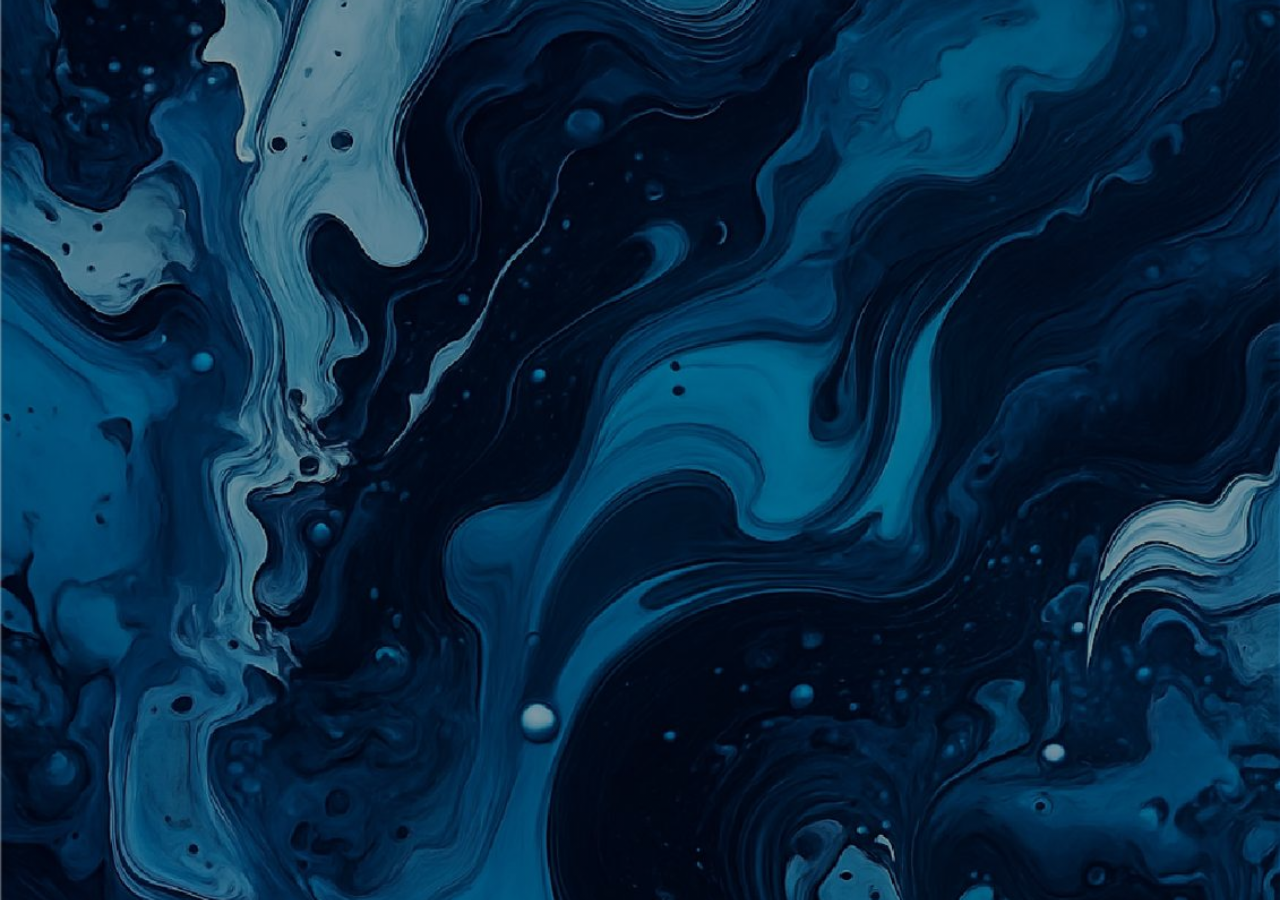
==== index.html @ 7fee6243 "Prepare site for GitHub Pages: landing, styles, scripts, README, .nojekyll" ====
<!DOCTYPE html>
<html lang="pt-pt">
<head>
        <meta charset="utf-8">
        <meta name="bluelava-redeploy" content="2026-03-18T23:45:00Z">
        <meta name="viewport" content="width=device-width,initial-scale=1">
        <title>BlueLava Community</title>
        <link rel="stylesheet" href="https://cdnjs.cloudflare.com/ajax/libs/font-awesome/6.4.0/css/all.min.css">
        <link href="https://fonts.googleapis.com/css2?family=Inter:wght@300;400;500;600;700;800&family=Patrick+Hand&display=swap" rel="stylesheet">
        <style>
                :root{--primary:#4A90E2;--bg:#f4f7f6;--white:#fff;--text:#333}
                html,body{margin:0;color:var(--text);font-family:'Inter',system-ui,-apple-system,'Segoe UI',Roboto,Arial,sans-serif;line-height:1.6;-webkit-font-smoothing:antialiased;background-color:#0b1f3d;background-image:linear-gradient(rgba(0,0,0,.35),rgba(0,0,0,.35)),url('assets/images/background-fixed.jpg'),url('assets/images/background website.jpeg');background-repeat:no-repeat,no-repeat,no-repeat;background-position:center center,center center,center center;background-size:cover,cover,cover;background-attachment:fixed,fixed,fixed}
                               .top-banner{background:linear-gradient(180deg,#000f2a,#2b4cb8);color:#fff;padding:14px 16px}
                                                                    .top-banner-inner{max-width:1100px;margin:0 auto;display:flex;align-items:center;justify-content:center;gap:18px;flex-wrap:wrap}
                        .news-feed{background:#ff6f3d;color:#fff;padding:10px 0;overflow:hidden;white-space:nowrap;position:relative}
                        .news-feed-track{display:inline-flex;align-items:center;gap:28px;min-width:max-content;padding:0 16px;animation:newsTicker 90s linear infinite;will-change:transform}
                        .news-feed:hover .news-feed-track{animation-play-state:paused}
                        .news-tip{font-size:.94rem;font-weight:600}
                        @keyframes newsTicker{0%{transform:translateX(100%)}100%{transform:translateX(-100%)}}
                                .banner-title{font-weight:700;font-size:1.05rem;font-family:'Inter',sans-serif}
                                                                                 .social-btn{display:inline-flex;align-items:center;justify-content:center;width:38px;height:38px;border-radius:999px;background:#000;color:#fff;text-decoration:none;box-shadow:0 4px 10px rgba(0,0,0,.28);transition:transform .15s ease,opacity .15s ease}
                .social-btn:hover{transform:translateY(-1px);opacity:.92}
                .social-btn i{font-size:18px}
                .hero{min-height:100vh;display:flex;align-items:center;justify-content:center;background:transparent;color:#fff;text-align:center;padding:24px}
                .hero-logo{display:block;max-width:160px;width:100%;height:auto;margin:0 auto 14px}
                .hero-title{font-family:'Patrick Hand',cursive;font-size:1.6rem;margin:0 0 8px;font-weight:400}
                .hero-headline{font-family:'Inter',sans-serif;font-weight:700;font-size:2.4rem;margin:0 0 12px;line-height:1.08}
                <!doctype html>
                <html lang="pt-PT">
                <head>
                  <meta charset="utf-8">
                  <meta name="viewport" content="width=device-width,initial-scale=1">
                  <title>Blue Lava Comunidade</title>
                  <meta name="description" content="Blue Lava Comunidade — A community for vision, growth, and connection.">
                  <link rel="stylesheet" href="/style.css">
                  <link rel="preconnect" href="https://fonts.googleapis.com">
                  <link rel="preconnect" href="https://fonts.gstatic.com" crossorigin>
                  <link href="https://fonts.googleapis.com/css2?family=Inter:wght@300;400;600;700&display=swap" rel="stylesheet">
                </head>
                <body>
                  <header class="site-header">
                    <div class="container nav-row">
                      <a class="brand" href="#">
                        <img src="assets/images/logo.png" alt="Blue Lava Comunidade logo" class="logo">
                        <span class="brand-name">Blue Lava Comunidade</span>
                      </a>
                      <button id="navToggle" class="nav-toggle" aria-expanded="false" aria-label="Abrir navegação">☰</button>
                      <nav class="site-nav" id="siteNav" aria-label="Main navigation">
                        <a href="#home">Home</a>
                        <a href="#about">About</a>
                        <a href="#community">Community</a>
                        <a href="#contact">Contact</a>
                      </nav>
                      <div class="nav-actions">
                        <a class="btn btn-outline" href="#" id="visitBtn">Visit Blue Lava</a>
                        <a class="btn btn-primary" href="#" id="joinBtn">Join the Community</a>
                      </div>
                    </div>
                  </header>

                  <main>
                    <section id="home" class="hero">
                      <div class="container hero-inner">
                        <div class="hero-copy">
                          <h1 class="hero-title">Blue Lava Comunidade</h1>
                          <p class="hero-sub">A community for vision, growth, and connection.</p>
                          <div class="hero-cta">
                            <a class="btn btn-primary large" href="#" aria-label="Join the Community">Join the Community</a>
                            <a class="btn btn-outline large" href="#" aria-label="Visit Blue Lava">Visit Blue Lava</a>
                          </div>
                        </div>
                        <div class="hero-media" aria-hidden>
                          <img src="assets/images/hero-illustration.png" alt="" class="hero-graphic">
                        </div>
                      </div>
                    </section>

                    <section id="about" class="section about">
                      <div class="container">
                        <h2>About</h2>
                        <p class="lead">Blue Lava Comunidade is a calm, modern space for sharing, learning and mutual support around mental health and neurodiversity. We focus on human connection, practical resources and compassionate conversations.</p>
                      </div>
                    </section>

                    <section id="community" class="section community">
                      <div class="container">
                        <h2>Community</h2>
                        <p>Join our groups and channels to connect with others, share your story, and find helpful resources. (Links are placeholders and can be updated in the code.)</p>
                        <div class="links">
                          <a href="#" class="social">Instagram</a>
                          <a href="#" class="social">Telegram</a>
                          <a href="#" class="social">WhatsApp</a>
                        </div>
                      </div>
                    </section>

                    <section id="contact" class="section cta">
                      <div class="container">
                        <h2>Stay connected</h2>
                        <p>Want to help or learn more? Get in touch or join the community.</p>
                        <div class="hero-cta">
                          <a class="btn btn-primary" href="#">Join the Community</a>
                        </div>
                      </div>
                    </section>
                  </main>

                  <footer class="site-footer">
                    <div class="container footer-grid">
                      <div>
                        <strong>Blue Lava Comunidade</strong>
                        <p class="muted">Minimal, modern, calm. Built for GitHub Pages.</p>
                      </div>
                      <div>
                        <strong>Quick tips</strong>
                        <ul>
                          <li>If you feel panic: try slow breathing (4 in / 6 out).</li>
                          <li>Use grounding: 5-4-3-2-1 technique to return to present.</li>
                          <li>Emergency: call 112 or SNS 24 (808 24 24 24).</li>
                        </ul>
                      </div>
                      <div>
                        <strong>Links</strong>
                        <ul>
                          <li><a href="#">Home</a></li>
                          <li><a href="#about">About</a></li>
                          <li><a href="#community">Community</a></li>
                        </ul>
                      </div>
                    </div>
                    <div class="container copyright">© <span id="year"></span> Blue Lava Comunidade</div>
                  </footer>

                  <script src="/script.js"></script>
                </body>
                </html>
                        document.querySelectorAll('.site-nav a').forEach(a => {
---- style.css ----
/*
  style.css — Minimal, readable, mobile-first styles
  Dark, premium, calm aesthetic. Easy to edit.
*/

:root{
  --bg:#071029; /* deep navy */
  --card:#0f1a2b;
  --muted:#97a6b8;
  --accent:#60a5ff; /* soft blue */
  --white:#ffffff;
  --radius:12px;
}

html,body{height:100%;margin:0;font-family:Inter,system-ui,-apple-system,"Segoe UI",Roboto,Arial,sans-serif;background:var(--bg);color:var(--white);-webkit-font-smoothing:antialiased}
.container{max-width:1100px;padding:20px;margin:0 auto}

/* Header */
.site-header{position:sticky;top:0;backdrop-filter:blur(6px);background:linear-gradient(180deg,rgba(2,6,23,0.6),rgba(2,6,23,0.45));border-bottom:1px solid rgba(255,255,255,0.03);z-index:50}
.nav-row{display:flex;align-items:center;gap:16px;justify-content:space-between}
.brand{display:flex;align-items:center;gap:12px;text-decoration:none;color:var(--white)}
.logo{height:44px;width:auto;display:block}
.brand-name{font-weight:700}
.nav-toggle{display:none;background:transparent;border:1px solid rgba(255,255,255,0.06);color:var(--white);padding:8px 12px;border-radius:8px}
.site-nav{display:flex;gap:12px;align-items:center}
.site-nav a{color:var(--muted);text-decoration:none;padding:8px 10px;border-radius:8px;transition:all .15s ease}
.site-nav a:hover{color:var(--white);background:rgba(255,255,255,0.02);transform:translateY(-2px)}
.nav-actions{display:flex;gap:10px;align-items:center}

/* Buttons */
.btn{display:inline-block;padding:10px 16px;border-radius:999px;text-decoration:none;font-weight:700;transition:transform .12s ease,box-shadow .12s ease}
.btn:hover{transform:translateY(-2px)}
.btn-primary{background:linear-gradient(180deg,var(--accent),#3b82f6);color:var(--white);box-shadow:0 6px 18px rgba(59,130,246,0.12)}
.btn-outline{border:1px solid rgba(255,255,255,0.06);color:var(--white);background:transparent}
.large{padding:12px 20px}

/* Hero */
.hero{padding:80px 0 48px}
.hero-inner{display:flex;gap:32px;align-items:center;flex-direction:column-reverse}
.hero-copy{text-align:center}
.hero-title{font-size:2rem;margin:0 0 8px;font-weight:700}
.hero-sub{color:var(--muted);margin:0 0 18px}
.hero-graphic{width:280px;max-width:48vw;border-radius:12px;filter:drop-shadow(0 20px 40px rgba(2,6,23,0.6))}

/* Sections */
.section{padding:48px 0}
.about .lead{color:var(--muted);max-width:760px}
.community .links{display:flex;gap:12px;flex-wrap:wrap;margin-top:12px}
.social{display:inline-block;padding:10px 14px;border-radius:999px;background:rgba(255,255,255,0.02);color:var(--white);text-decoration:none}

/* Footer */
.site-footer{border-top:1px solid rgba(255,255,255,0.03);padding:28px 0;margin-top:36px}
.footer-grid{display:grid;grid-template-columns:1fr;gap:16px}
.footer-grid ul{list-style:none;padding:0;margin:8px 0 0;color:var(--muted)}
.muted{color:var(--muted)}
.copyright{padding-top:18px;color:var(--muted);font-size:0.9rem}

/* Responsive */
@media(min-width:900px){
  .hero-inner{flex-direction:row}
  .site-nav{display:flex}
  .nav-toggle{display:none}
  .footer-grid{grid-template-columns:1fr 1fr 1fr}
}

@media(max-width:899px){
  .site-nav{display:none}
  .nav-toggle{display:inline-flex}
}

/* Small accessibility helpers */
a:focus{outline:2px solid rgba(96,165,255,0.24);outline-offset:3px}

/* Keep styles minimal and easy to edit for beginners */
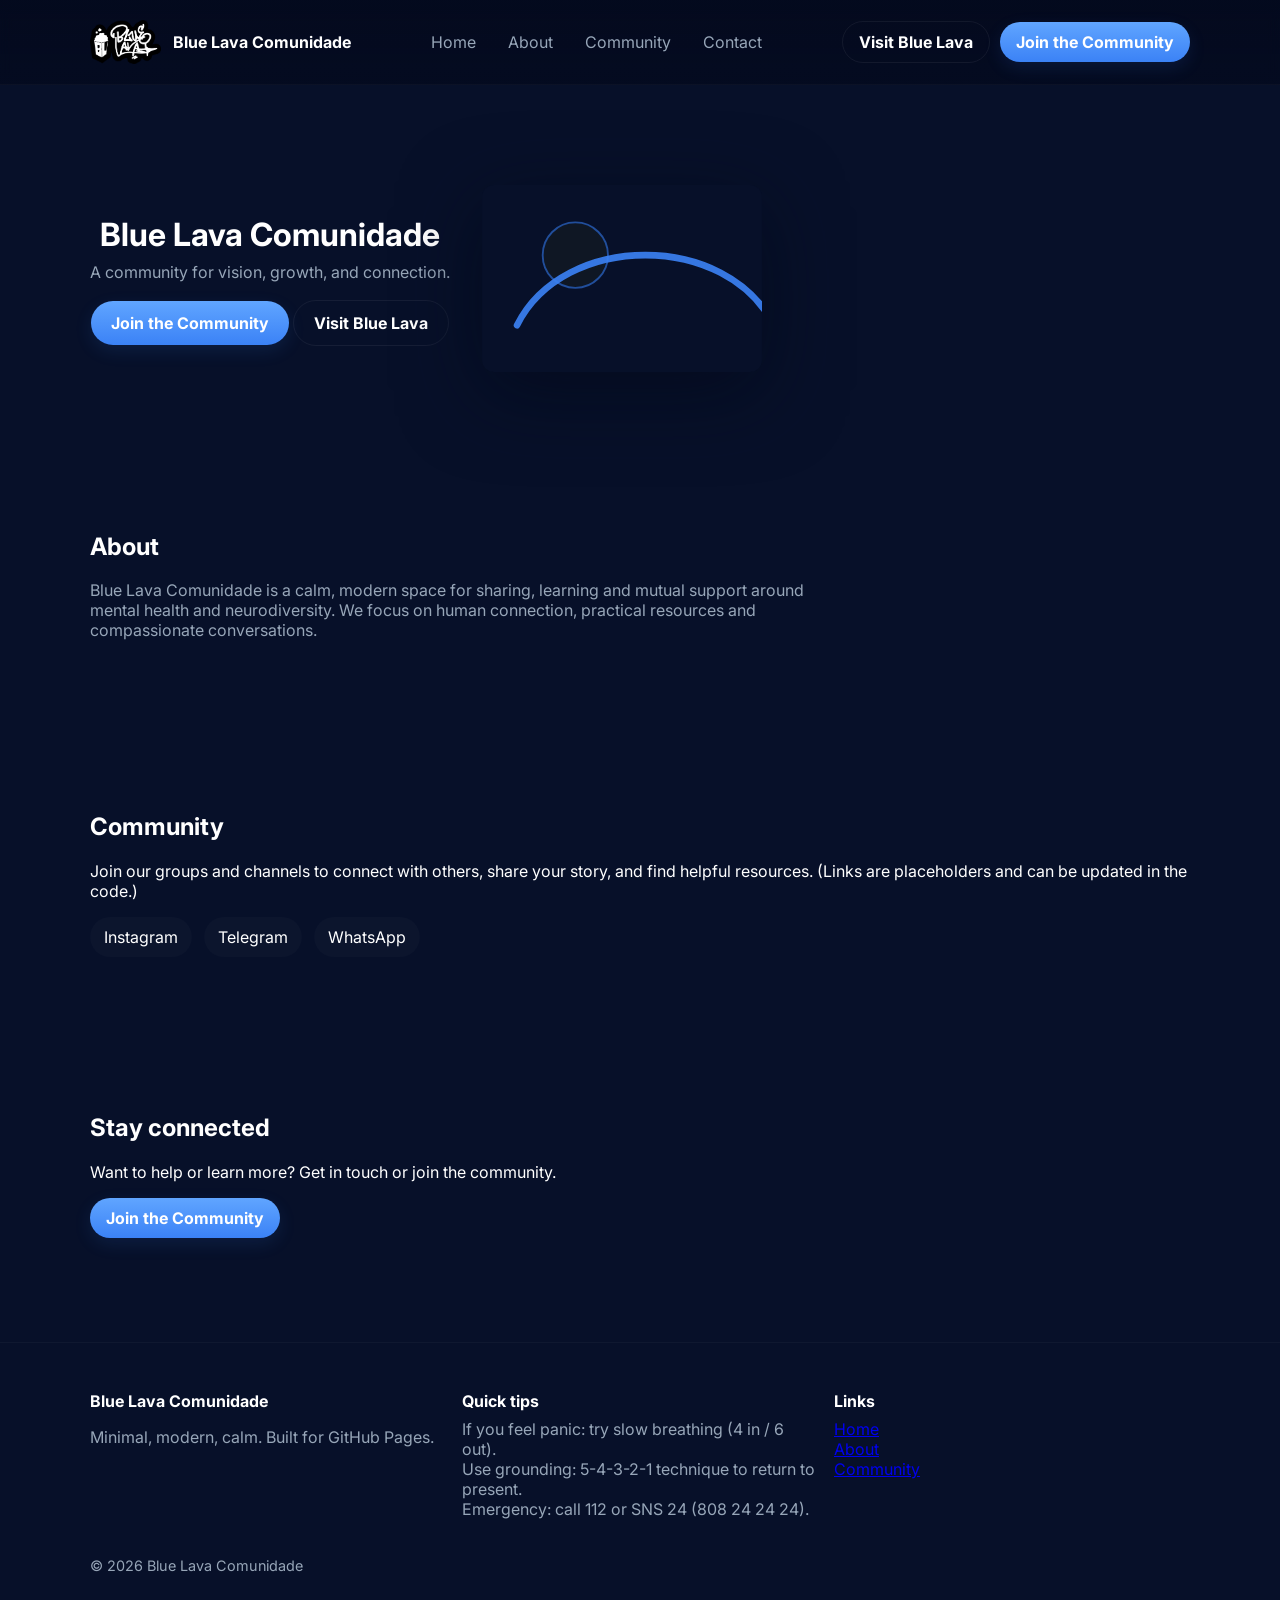
==== commit c50e68f9: "Fix landing page: clean index.html (remove duplication)" ====
--- a/index.html
+++ b/index.html
@@ -1,137 +1,109 @@
-<!DOCTYPE html>
-<html lang="pt-pt">
+<!doctype html>
+<html lang="pt-PT">
 <head>
-        <meta charset="utf-8">
-        <meta name="bluelava-redeploy" content="2026-03-18T23:45:00Z">
-        <meta name="viewport" content="width=device-width,initial-scale=1">
-        <title>BlueLava Community</title>
-        <link rel="stylesheet" href="https://cdnjs.cloudflare.com/ajax/libs/font-awesome/6.4.0/css/all.min.css">
-        <link href="https://fonts.googleapis.com/css2?family=Inter:wght@300;400;500;600;700;800&family=Patrick+Hand&display=swap" rel="stylesheet">
-        <style>
-                :root{--primary:#4A90E2;--bg:#f4f7f6;--white:#fff;--text:#333}
-                html,body{margin:0;color:var(--text);font-family:'Inter',system-ui,-apple-system,'Segoe UI',Roboto,Arial,sans-serif;line-height:1.6;-webkit-font-smoothing:antialiased;background-color:#0b1f3d;background-image:linear-gradient(rgba(0,0,0,.35),rgba(0,0,0,.35)),url('assets/images/background-fixed.jpg'),url('assets/images/background website.jpeg');background-repeat:no-repeat,no-repeat,no-repeat;background-position:center center,center center,center center;background-size:cover,cover,cover;background-attachment:fixed,fixed,fixed}
-                               .top-banner{background:linear-gradient(180deg,#000f2a,#2b4cb8);color:#fff;padding:14px 16px}
-                                                                    .top-banner-inner{max-width:1100px;margin:0 auto;display:flex;align-items:center;justify-content:center;gap:18px;flex-wrap:wrap}
-                        .news-feed{background:#ff6f3d;color:#fff;padding:10px 0;overflow:hidden;white-space:nowrap;position:relative}
-                        .news-feed-track{display:inline-flex;align-items:center;gap:28px;min-width:max-content;padding:0 16px;animation:newsTicker 90s linear infinite;will-change:transform}
-                        .news-feed:hover .news-feed-track{animation-play-state:paused}
-                        .news-tip{font-size:.94rem;font-weight:600}
-                        @keyframes newsTicker{0%{transform:translateX(100%)}100%{transform:translateX(-100%)}}
-                                .banner-title{font-weight:700;font-size:1.05rem;font-family:'Inter',sans-serif}
-                                                                                 .social-btn{display:inline-flex;align-items:center;justify-content:center;width:38px;height:38px;border-radius:999px;background:#000;color:#fff;text-decoration:none;box-shadow:0 4px 10px rgba(0,0,0,.28);transition:transform .15s ease,opacity .15s ease}
-                .social-btn:hover{transform:translateY(-1px);opacity:.92}
-                .social-btn i{font-size:18px}
-                .hero{min-height:100vh;display:flex;align-items:center;justify-content:center;background:transparent;color:#fff;text-align:center;padding:24px}
-                .hero-logo{display:block;max-width:160px;width:100%;height:auto;margin:0 auto 14px}
-                .hero-title{font-family:'Patrick Hand',cursive;font-size:1.6rem;margin:0 0 8px;font-weight:400}
-                .hero-headline{font-family:'Inter',sans-serif;font-weight:700;font-size:2.4rem;margin:0 0 12px;line-height:1.08}
-                <!doctype html>
-                <html lang="pt-PT">
-                <head>
-                  <meta charset="utf-8">
-                  <meta name="viewport" content="width=device-width,initial-scale=1">
-                  <title>Blue Lava Comunidade</title>
-                  <meta name="description" content="Blue Lava Comunidade — A community for vision, growth, and connection.">
-                  <link rel="stylesheet" href="/style.css">
-                  <link rel="preconnect" href="https://fonts.googleapis.com">
-                  <link rel="preconnect" href="https://fonts.gstatic.com" crossorigin>
-                  <link href="https://fonts.googleapis.com/css2?family=Inter:wght@300;400;600;700&display=swap" rel="stylesheet">
-                </head>
-                <body>
-                  <header class="site-header">
-                    <div class="container nav-row">
-                      <a class="brand" href="#">
-                        <img src="assets/images/logo.png" alt="Blue Lava Comunidade logo" class="logo">
-                        <span class="brand-name">Blue Lava Comunidade</span>
-                      </a>
-                      <button id="navToggle" class="nav-toggle" aria-expanded="false" aria-label="Abrir navegação">☰</button>
-                      <nav class="site-nav" id="siteNav" aria-label="Main navigation">
-                        <a href="#home">Home</a>
-                        <a href="#about">About</a>
-                        <a href="#community">Community</a>
-                        <a href="#contact">Contact</a>
-                      </nav>
-                      <div class="nav-actions">
-                        <a class="btn btn-outline" href="#" id="visitBtn">Visit Blue Lava</a>
-                        <a class="btn btn-primary" href="#" id="joinBtn">Join the Community</a>
-                      </div>
-                    </div>
-                  </header>
+  <meta charset="utf-8">
+  <meta name="viewport" content="width=device-width,initial-scale=1">
+  <title>Blue Lava Comunidade</title>
+  <meta name="description" content="Blue Lava Comunidade — A community for vision, growth, and connection.">
+  <link rel="stylesheet" href="style.css">
+  <link rel="preconnect" href="https://fonts.googleapis.com">
+  <link rel="preconnect" href="https://fonts.gstatic.com" crossorigin>
+  <link href="https://fonts.googleapis.com/css2?family=Inter:wght@300;400;600;700&display=swap" rel="stylesheet">
+</head>
+<body>
+  <header class="site-header">
+    <div class="container nav-row">
+      <a class="brand" href="#">
+        <img src="assets/images/logo.png" alt="Blue Lava Comunidade logo" class="logo">
+        <span class="brand-name">Blue Lava Comunidade</span>
+      </a>
+      <button id="navToggle" class="nav-toggle" aria-expanded="false" aria-label="Abrir navegação">☰</button>
+      <nav class="site-nav" id="siteNav" aria-label="Main navigation">
+        <a href="#home">Home</a>
+        <a href="#about">About</a>
+        <a href="#community">Community</a>
+        <a href="#contact">Contact</a>
+      </nav>
+      <div class="nav-actions">
+        <a class="btn btn-outline" href="#" id="visitBtn">Visit Blue Lava</a>
+        <a class="btn btn-primary" href="#" id="joinBtn">Join the Community</a>
+      </div>
+    </div>
+  </header>
 
-                  <main>
-                    <section id="home" class="hero">
-                      <div class="container hero-inner">
-                        <div class="hero-copy">
-                          <h1 class="hero-title">Blue Lava Comunidade</h1>
-                          <p class="hero-sub">A community for vision, growth, and connection.</p>
-                          <div class="hero-cta">
-                            <a class="btn btn-primary large" href="#" aria-label="Join the Community">Join the Community</a>
-                            <a class="btn btn-outline large" href="#" aria-label="Visit Blue Lava">Visit Blue Lava</a>
-                          </div>
-                        </div>
-                        <div class="hero-media" aria-hidden>
-                          <img src="assets/images/hero-illustration.png" alt="" class="hero-graphic">
-                        </div>
-                      </div>
-                    </section>
+  <main>
+    <section id="home" class="hero">
+      <div class="container hero-inner">
+        <div class="hero-copy">
+          <h1 class="hero-title">Blue Lava Comunidade</h1>
+          <p class="hero-sub">A community for vision, growth, and connection.</p>
+          <div class="hero-cta">
+            <a class="btn btn-primary large" href="#" aria-label="Join the Community">Join the Community</a>
+            <a class="btn btn-outline large" href="#" aria-label="Visit Blue Lava">Visit Blue Lava</a>
+          </div>
+        </div>
+        <div class="hero-media" aria-hidden>
+          <img src="assets/images/hero-illustration.svg" alt="" class="hero-graphic">
+        </div>
+      </div>
+    </section>
 
-                    <section id="about" class="section about">
-                      <div class="container">
-                        <h2>About</h2>
-                        <p class="lead">Blue Lava Comunidade is a calm, modern space for sharing, learning and mutual support around mental health and neurodiversity. We focus on human connection, practical resources and compassionate conversations.</p>
-                      </div>
-                    </section>
+    <section id="about" class="section about">
+      <div class="container">
+        <h2>About</h2>
+        <p class="lead">Blue Lava Comunidade is a calm, modern space for sharing, learning and mutual support around mental health and neurodiversity. We focus on human connection, practical resources and compassionate conversations.</p>
+      </div>
+    </section>
 
-                    <section id="community" class="section community">
-                      <div class="container">
-                        <h2>Community</h2>
-                        <p>Join our groups and channels to connect with others, share your story, and find helpful resources. (Links are placeholders and can be updated in the code.)</p>
-                        <div class="links">
-                          <a href="#" class="social">Instagram</a>
-                          <a href="#" class="social">Telegram</a>
-                          <a href="#" class="social">WhatsApp</a>
-                        </div>
-                      </div>
-                    </section>
+    <section id="community" class="section community">
+      <div class="container">
+        <h2>Community</h2>
+        <p>Join our groups and channels to connect with others, share your story, and find helpful resources. (Links are placeholders and can be updated in the code.)</p>
+        <div class="links">
+          <a href="#" class="social">Instagram</a>
+          <a href="#" class="social">Telegram</a>
+          <a href="#" class="social">WhatsApp</a>
+        </div>
+      </div>
+    </section>
 
-                    <section id="contact" class="section cta">
-                      <div class="container">
-                        <h2>Stay connected</h2>
-                        <p>Want to help or learn more? Get in touch or join the community.</p>
-                        <div class="hero-cta">
-                          <a class="btn btn-primary" href="#">Join the Community</a>
-                        </div>
-                      </div>
-                    </section>
-                  </main>
+    <section id="contact" class="section cta">
+      <div class="container">
+        <h2>Stay connected</h2>
+        <p>Want to help or learn more? Get in touch or join the community.</p>
+        <div class="hero-cta">
+          <a class="btn btn-primary" href="#">Join the Community</a>
+        </div>
+      </div>
+    </section>
+  </main>
 
-                  <footer class="site-footer">
-                    <div class="container footer-grid">
-                      <div>
-                        <strong>Blue Lava Comunidade</strong>
-                        <p class="muted">Minimal, modern, calm. Built for GitHub Pages.</p>
-                      </div>
-                      <div>
-                        <strong>Quick tips</strong>
-                        <ul>
-                          <li>If you feel panic: try slow breathing (4 in / 6 out).</li>
-                          <li>Use grounding: 5-4-3-2-1 technique to return to present.</li>
-                          <li>Emergency: call 112 or SNS 24 (808 24 24 24).</li>
-                        </ul>
-                      </div>
-                      <div>
-                        <strong>Links</strong>
-                        <ul>
-                          <li><a href="#">Home</a></li>
-                          <li><a href="#about">About</a></li>
-                          <li><a href="#community">Community</a></li>
-                        </ul>
-                      </div>
-                    </div>
-                    <div class="container copyright">© <span id="year"></span> Blue Lava Comunidade</div>
-                  </footer>
+  <footer class="site-footer">
+    <div class="container footer-grid">
+      <div>
+        <strong>Blue Lava Comunidade</strong>
+        <p class="muted">Minimal, modern, calm. Built for GitHub Pages.</p>
+      </div>
+      <div>
+        <strong>Quick tips</strong>
+        <ul>
+          <li>If you feel panic: try slow breathing (4 in / 6 out).</li>
+          <li>Use grounding: 5-4-3-2-1 technique to return to present.</li>
+          <li>Emergency: call 112 or SNS 24 (808 24 24 24).</li>
+        </ul>
+      </div>
+      <div>
+        <strong>Links</strong>
+        <ul>
+          <li><a href="#">Home</a></li>
+          <li><a href="#about">About</a></li>
+          <li><a href="#community">Community</a></li>
+        </ul>
+      </div>
+    </div>
+    <div class="container copyright">© <span id="year"></span> Blue Lava Comunidade</div>
+  </footer>
 
-                  <script src="/script.js"></script>
-                </body>
-                </html>
-                        document.querySelectorAll('.site-nav a').forEach(a => {
+  <script src="script.js"></script>
+</body>
+</html>
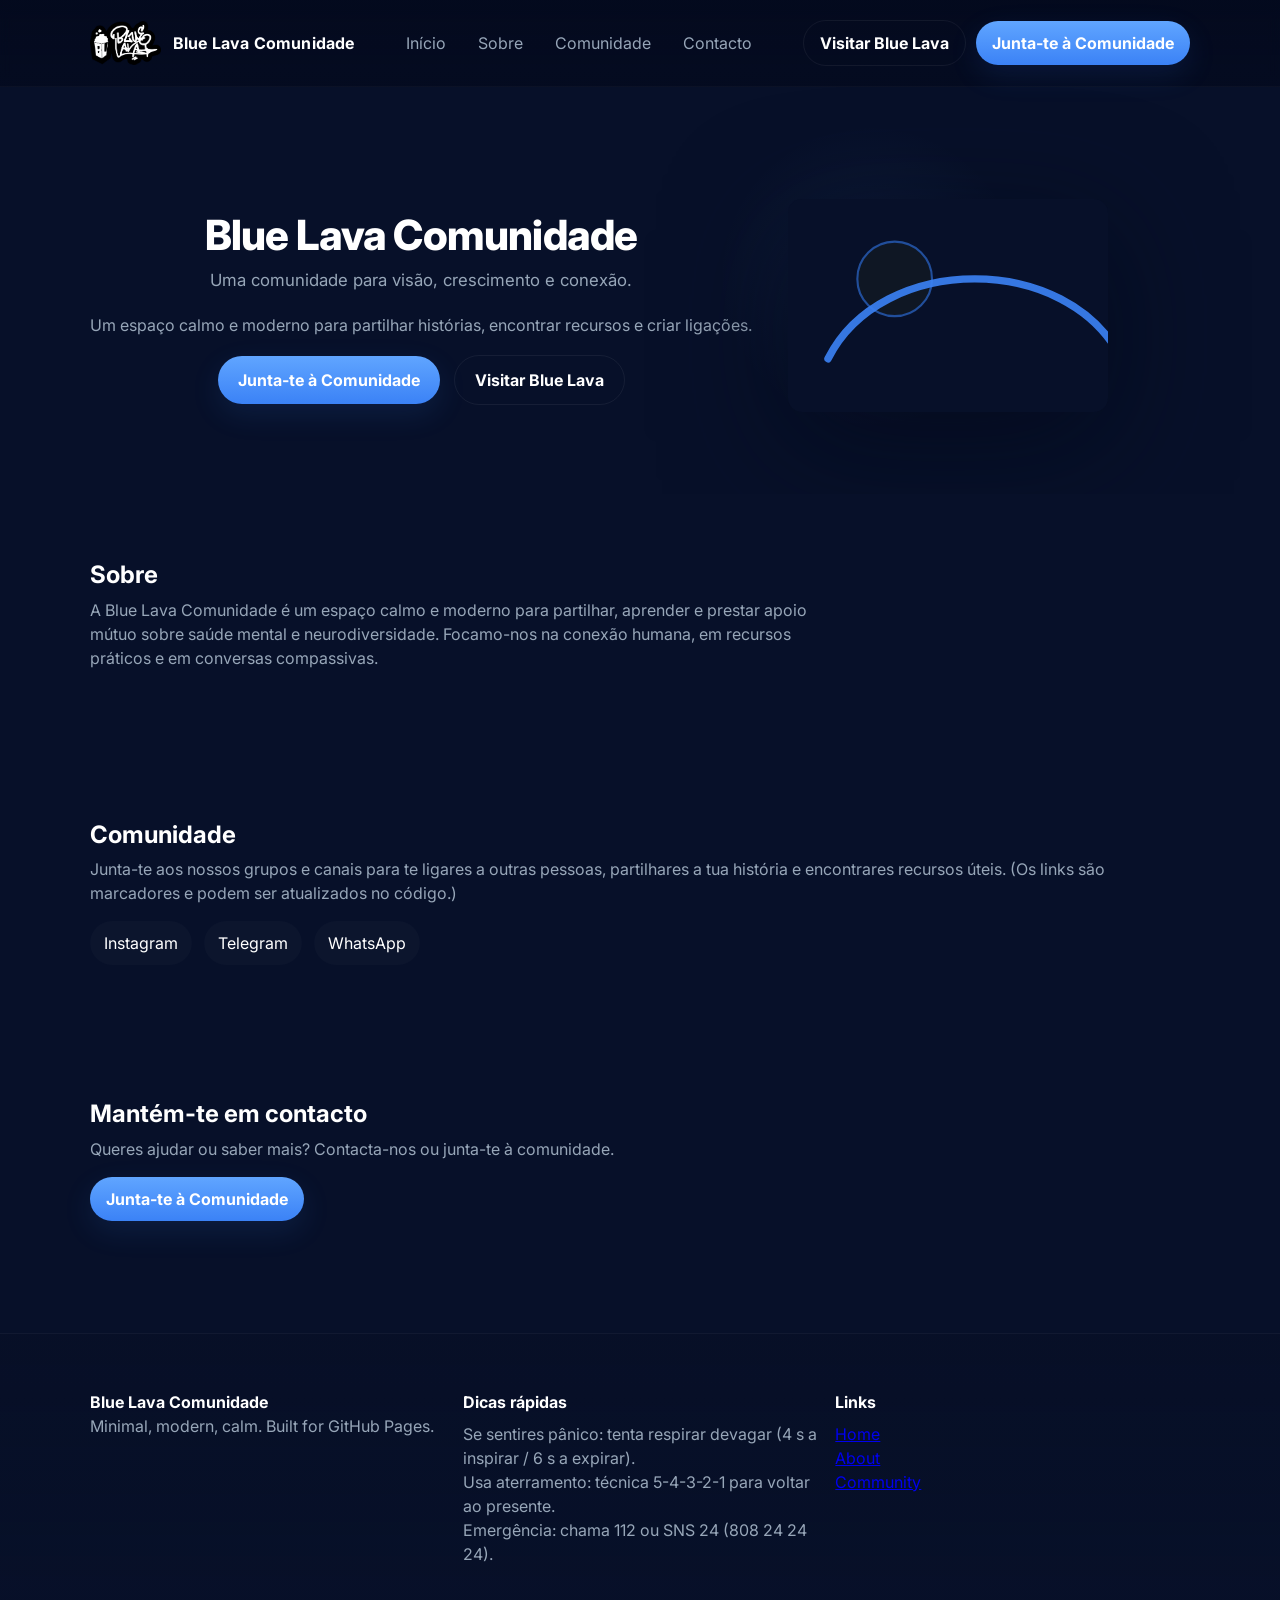
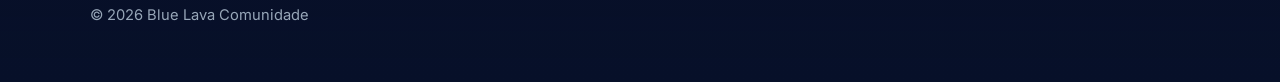
==== commit 91b643f8: "Tradução para pt-PT: index + recursos; adicionar contactos de emergência" ====
--- a/index.html
+++ b/index.html
@@ -4,7 +4,7 @@
   <meta charset="utf-8">
   <meta name="viewport" content="width=device-width,initial-scale=1">
   <title>Blue Lava Comunidade</title>
-  <meta name="description" content="Blue Lava Comunidade — A community for vision, growth, and connection.">
+  <meta name="description" content="Blue Lava Comunidade — Uma comunidade para visão, crescimento e conexão.">
   <link rel="stylesheet" href="style.css">
   <link rel="preconnect" href="https://fonts.googleapis.com">
   <link rel="preconnect" href="https://fonts.gstatic.com" crossorigin>
@@ -19,14 +19,14 @@
       </a>
       <button id="navToggle" class="nav-toggle" aria-expanded="false" aria-label="Abrir navegação">☰</button>
       <nav class="site-nav" id="siteNav" aria-label="Main navigation">
-        <a href="#home">Home</a>
-        <a href="#about">About</a>
-        <a href="#community">Community</a>
-        <a href="#contact">Contact</a>
+        <a href="#home">Início</a>
+        <a href="#about">Sobre</a>
+        <a href="#community">Comunidade</a>
+        <a href="#contact">Contacto</a>
       </nav>
       <div class="nav-actions">
-        <a class="btn btn-outline" href="#" id="visitBtn">Visit Blue Lava</a>
-        <a class="btn btn-primary" href="#" id="joinBtn">Join the Community</a>
+        <a class="btn btn-outline" href="#" id="visitBtn">Visitar Blue Lava</a>
+        <a class="btn btn-primary" href="#" id="joinBtn">Junta-te à Comunidade</a>
       </div>
     </div>
   </header>
@@ -34,31 +34,32 @@
   <main>
     <section id="home" class="hero">
       <div class="container hero-inner">
-        <div class="hero-copy">
+        <div class="hero-copy animate">
           <h1 class="hero-title">Blue Lava Comunidade</h1>
-          <p class="hero-sub">A community for vision, growth, and connection.</p>
-          <div class="hero-cta">
-            <a class="btn btn-primary large" href="#" aria-label="Join the Community">Join the Community</a>
-            <a class="btn btn-outline large" href="#" aria-label="Visit Blue Lava">Visit Blue Lava</a>
+          <p class="hero-sub">Uma comunidade para visão, crescimento e conexão.</p>
+          <p class="lead" style="margin-top:8px;">Um espaço calmo e moderno para partilhar histórias, encontrar recursos e criar ligações.</p>
+          <div class="hero-cta" style="margin-top:18px">
+            <a class="btn btn-primary large" href="#community" aria-label="Junta-te à Comunidade">Junta-te à Comunidade</a>
+            <a class="btn btn-outline large" href="#about" aria-label="Visitar Blue Lava" style="margin-left:10px">Visitar Blue Lava</a>
           </div>
         </div>
-        <div class="hero-media" aria-hidden>
-          <img src="assets/images/hero-illustration.svg" alt="" class="hero-graphic">
+        <div class="hero-media animate" aria-hidden>
+          <img src="assets/images/hero-illustration.svg" alt="abstract blue lava illustration" class="hero-graphic">
         </div>
       </div>
     </section>
 
     <section id="about" class="section about">
       <div class="container">
-        <h2>About</h2>
-        <p class="lead">Blue Lava Comunidade is a calm, modern space for sharing, learning and mutual support around mental health and neurodiversity. We focus on human connection, practical resources and compassionate conversations.</p>
+        <h2>Sobre</h2>
+        <p class="lead">A Blue Lava Comunidade é um espaço calmo e moderno para partilhar, aprender e prestar apoio mútuo sobre saúde mental e neurodiversidade. Focamo-nos na conexão humana, em recursos práticos e em conversas compassivas.</p>
       </div>
     </section>
 
     <section id="community" class="section community">
       <div class="container">
-        <h2>Community</h2>
-        <p>Join our groups and channels to connect with others, share your story, and find helpful resources. (Links are placeholders and can be updated in the code.)</p>
+        <h2>Comunidade</h2>
+        <p>Junta-te aos nossos grupos e canais para te ligares a outras pessoas, partilhares a tua história e encontrares recursos úteis. (Os links são marcadores e podem ser atualizados no código.)</p>
         <div class="links">
           <a href="#" class="social">Instagram</a>
           <a href="#" class="social">Telegram</a>
@@ -69,10 +70,10 @@
 
     <section id="contact" class="section cta">
       <div class="container">
-        <h2>Stay connected</h2>
-        <p>Want to help or learn more? Get in touch or join the community.</p>
+        <h2>Mantém-te em contacto</h2>
+        <p>Queres ajudar ou saber mais? Contacta-nos ou junta-te à comunidade.</p>
         <div class="hero-cta">
-          <a class="btn btn-primary" href="#">Join the Community</a>
+          <a class="btn btn-primary" href="#">Junta-te à Comunidade</a>
         </div>
       </div>
     </section>
@@ -85,11 +86,11 @@
         <p class="muted">Minimal, modern, calm. Built for GitHub Pages.</p>
       </div>
       <div>
-        <strong>Quick tips</strong>
+        <strong>Dicas rápidas</strong>
         <ul>
-          <li>If you feel panic: try slow breathing (4 in / 6 out).</li>
-          <li>Use grounding: 5-4-3-2-1 technique to return to present.</li>
-          <li>Emergency: call 112 or SNS 24 (808 24 24 24).</li>
+          <li>Se sentires pânico: tenta respirar devagar (4 s a inspirar / 6 s a expirar).</li>
+          <li>Usa aterramento: técnica 5-4-3-2-1 para voltar ao presente.</li>
+          <li>Emergência: chama 112 ou SNS 24 (808 24 24 24).</li>
         </ul>
       </div>
       <div>
--- a/style.css
+++ b/style.css
@@ -15,12 +15,21 @@
 html,body{height:100%;margin:0;font-family:Inter,system-ui,-apple-system,"Segoe UI",Roboto,Arial,sans-serif;background:var(--bg);color:var(--white);-webkit-font-smoothing:antialiased}
 .container{max-width:1100px;padding:20px;margin:0 auto}
 
+/* Typographic rhythm */
+html{font-size:16px}
+body{line-height:1.5}
+h1,h2,h3{line-height:1.08;margin:0 0 .6rem}
+p{margin:0 0 1rem;color:var(--muted)}
+
+/* Smooth transitions */
+*{transition:all .18s ease}
+
 /* Header */
 .site-header{position:sticky;top:0;backdrop-filter:blur(6px);background:linear-gradient(180deg,rgba(2,6,23,0.6),rgba(2,6,23,0.45));border-bottom:1px solid rgba(255,255,255,0.03);z-index:50}
 .nav-row{display:flex;align-items:center;gap:16px;justify-content:space-between}
 .brand{display:flex;align-items:center;gap:12px;text-decoration:none;color:var(--white)}
 .logo{height:44px;width:auto;display:block}
-.brand-name{font-weight:700}
+.brand-name{font-weight:700;letter-spacing:.2px}
 .nav-toggle{display:none;background:transparent;border:1px solid rgba(255,255,255,0.06);color:var(--white);padding:8px 12px;border-radius:8px}
 .site-nav{display:flex;gap:12px;align-items:center}
 .site-nav a{color:var(--muted);text-decoration:none;padding:8px 10px;border-radius:8px;transition:all .15s ease}
@@ -28,19 +37,28 @@
 .nav-actions{display:flex;gap:10px;align-items:center}
 
 /* Buttons */
-.btn{display:inline-block;padding:10px 16px;border-radius:999px;text-decoration:none;font-weight:700;transition:transform .12s ease,box-shadow .12s ease}
-.btn:hover{transform:translateY(-2px)}
-.btn-primary{background:linear-gradient(180deg,var(--accent),#3b82f6);color:var(--white);box-shadow:0 6px 18px rgba(59,130,246,0.12)}
+.btn{display:inline-block;padding:10px 16px;border-radius:999px;text-decoration:none;font-weight:700}
+.btn:hover{transform:translateY(-3px);box-shadow:0 8px 26px rgba(2,6,23,0.35)}
+.btn-primary{background:linear-gradient(180deg,var(--accent),#3b82f6);color:var(--white);box-shadow:0 10px 30px rgba(59,130,246,0.12)}
 .btn-outline{border:1px solid rgba(255,255,255,0.06);color:var(--white);background:transparent}
 .large{padding:12px 20px}
 
 /* Hero */
-.hero{padding:80px 0 48px}
-.hero-inner{display:flex;gap:32px;align-items:center;flex-direction:column-reverse}
-.hero-copy{text-align:center}
-.hero-title{font-size:2rem;margin:0 0 8px;font-weight:700}
-.hero-sub{color:var(--muted);margin:0 0 18px}
-.hero-graphic{width:280px;max-width:48vw;border-radius:12px;filter:drop-shadow(0 20px 40px rgba(2,6,23,0.6))}
+.hero{padding:92px 0 56px;position:relative;overflow:hidden}
+.hero-inner{display:flex;gap:36px;align-items:center;flex-direction:column-reverse}
+.hero-copy{text-align:center;max-width:720px}
+.hero-title{font-size:2.6rem;margin:0 0 10px;font-weight:800;letter-spacing:-0.02em}
+.hero-sub{color:var(--muted);margin:0 0 20px;font-size:1.05rem}
+.hero-graphic{width:320px;max-width:44vw;border-radius:14px;filter:drop-shadow(0 30px 60px rgba(2,6,23,0.6))}
+
+/* Decorative subtle glow behind hero */
+.hero::before{content:'';position:absolute;right:-10%;top:-10%;width:60vw;height:60vw;background:radial-gradient(circle at 30% 30%, rgba(96,165,255,0.08), transparent 20%);pointer-events:none}
+
+/* Section rhythm */
+.section{padding:56px 0}
+
+/* Cards and surfaces */
+.card{background:linear-gradient(180deg, rgba(255,255,255,0.03), rgba(255,255,255,0.02));color:var(--white);padding:18px;border-radius:14px;border:1px solid rgba(255,255,255,0.03);box-shadow:0 8px 24px rgba(2,6,23,0.55)}
 
 /* Sections */
 .section{padding:48px 0}
@@ -49,24 +67,36 @@
 .social{display:inline-block;padding:10px 14px;border-radius:999px;background:rgba(255,255,255,0.02);color:var(--white);text-decoration:none}
 
 /* Footer */
-.site-footer{border-top:1px solid rgba(255,255,255,0.03);padding:28px 0;margin-top:36px}
-.footer-grid{display:grid;grid-template-columns:1fr;gap:16px}
+.site-footer{border-top:1px solid rgba(255,255,255,0.04);padding:36px 0;margin-top:44px;background:linear-gradient(180deg, rgba(6,12,30,0.2), transparent)}
+.footer-grid{display:grid;grid-template-columns:1fr;gap:18px;align-items:start}
 .footer-grid ul{list-style:none;padding:0;margin:8px 0 0;color:var(--muted)}
 .muted{color:var(--muted)}
-.copyright{padding-top:18px;color:var(--muted);font-size:0.9rem}
+.copyright{padding-top:18px;color:var(--muted);font-size:0.92rem;text-align:center}
+
+/* Footer columns for wider screens */
+@media(min-width:900px){
+  .footer-grid{grid-template-columns:1fr 1fr 1fr}
+  .copyright{text-align:left}
+}
 
 /* Responsive */
+
 @media(min-width:900px){
   .hero-inner{flex-direction:row}
   .site-nav{display:flex}
   .nav-toggle{display:none}
-  .footer-grid{grid-template-columns:1fr 1fr 1fr}
 }
 
 @media(max-width:899px){
   .site-nav{display:none}
   .nav-toggle{display:inline-flex}
+  .hero-title{font-size:1.8rem}
+  .hero-graphic{width:220px}
 }
+
+/* Subtle section transitions */
+.animate{opacity:0;transform:translateY(8px);transition:opacity .6s ease,transform .6s ease}
+.animate.in-view{opacity:1;transform:none}
 
 /* Small accessibility helpers */
 a:focus{outline:2px solid rgba(96,165,255,0.24);outline-offset:3px}
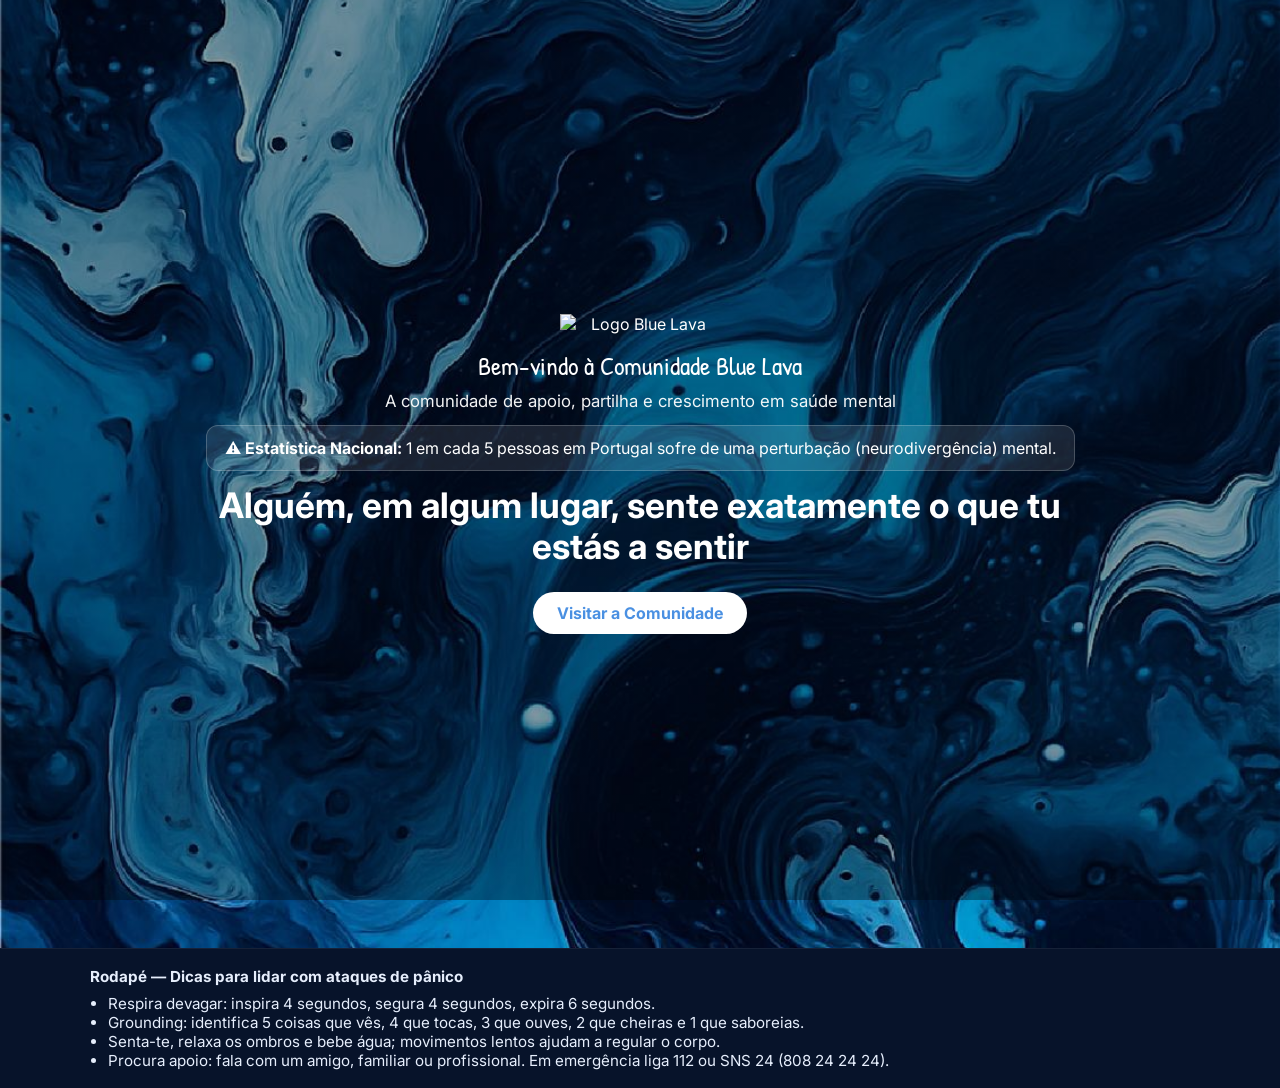
==== commit 6f117e2f: "Point CTA to bluelavacomunidade.github.io" ====
--- a/index.html
+++ b/index.html
@@ -1,110 +1,45 @@
-<!doctype html>
-<html lang="pt-PT">
+<!DOCTYPE html>
+<html lang="pt-pt">
 <head>
-  <meta charset="utf-8">
-  <meta name="viewport" content="width=device-width,initial-scale=1">
-  <title>Blue Lava Comunidade</title>
-  <meta name="description" content="Blue Lava Comunidade — Uma comunidade para visão, crescimento e conexão.">
-  <link rel="stylesheet" href="style.css">
-  <link rel="preconnect" href="https://fonts.googleapis.com">
-  <link rel="preconnect" href="https://fonts.gstatic.com" crossorigin>
-  <link href="https://fonts.googleapis.com/css2?family=Inter:wght@300;400;600;700&display=swap" rel="stylesheet">
+	<meta charset="utf-8">
+	<meta name="viewport" content="width=device-width,initial-scale=1">
+	<title>BlueLava Community</title>
+	<link href="https://fonts.googleapis.com/css2?family=Inter:wght@300;400;500;600;700;800&family=Patrick+Hand&display=swap" rel="stylesheet">
+	<style>
+		:root{--primary:#4A90E2;--white:#fff}
+		html,body{margin:0;height:100%;font-family:'Inter',system-ui,-apple-system,'Segoe UI',Roboto,Arial,sans-serif;color:#fff;background-color:#0b1f3d;background-image:linear-gradient(rgba(0,0,0,.35),rgba(0,0,0,.35)),url('assets/images/background-fixed.jpg'),url('assets/images/background website.jpeg');background-repeat:no-repeat,no-repeat,no-repeat;background-position:center center,center center,center center;background-size:cover,cover,cover;background-attachment:fixed,fixed,fixed}
+		.hero{min-height:100vh;display:flex;align-items:center;justify-content:center;text-align:center;padding:24px}
+		.hero-content{max-width:920px}
+		.hero-logo{display:block;max-width:160px;width:100%;height:auto;margin:0 auto 14px}
+		.hero-title{font-family:'Patrick Hand',cursive;font-size:1.6rem;margin:0 0 8px;font-weight:400}
+		.hero-sub{margin:0 0 14px;opacity:.95;font-size:1.05rem}
+		.stat{display:inline-block;background:rgba(255,255,255,.1);border:1px solid rgba(255,255,255,.2);padding:12px 18px;border-radius:12px}
+		.hero-quote{margin:14px 0 8px;font-weight:700;font-size:2.2rem;line-height:1.15}
+		.cta{display:inline-flex;align-items:center;justify-content:center;margin-top:18px;background:var(--white);color:var(--primary);padding:11px 24px;border-radius:999px;font-weight:700;text-decoration:none}
+		@media(max-width:700px){.hero-quote{font-size:1.2rem}}
+	</style>
 </head>
 <body>
-  <header class="site-header">
-    <div class="container nav-row">
-      <a class="brand" href="#">
-        <img src="assets/images/logo.png" alt="Blue Lava Comunidade logo" class="logo">
-        <span class="brand-name">Blue Lava Comunidade</span>
-      </a>
-      <button id="navToggle" class="nav-toggle" aria-expanded="false" aria-label="Abrir navegação">☰</button>
-      <nav class="site-nav" id="siteNav" aria-label="Main navigation">
-        <a href="#home">Início</a>
-        <a href="#about">Sobre</a>
-        <a href="#community">Comunidade</a>
-        <a href="#contact">Contacto</a>
-      </nav>
-      <div class="nav-actions">
-        <a class="btn btn-outline" href="#" id="visitBtn">Visitar Blue Lava</a>
-        <a class="btn btn-primary" href="#" id="joinBtn">Junta-te à Comunidade</a>
-      </div>
-    </div>
-  </header>
-
-  <main>
-    <section id="home" class="hero">
-      <div class="container hero-inner">
-        <div class="hero-copy animate">
-          <h1 class="hero-title">Blue Lava Comunidade</h1>
-          <p class="hero-sub">Uma comunidade para visão, crescimento e conexão.</p>
-          <p class="lead" style="margin-top:8px;">Um espaço calmo e moderno para partilhar histórias, encontrar recursos e criar ligações.</p>
-          <div class="hero-cta" style="margin-top:18px">
-            <a class="btn btn-primary large" href="#community" aria-label="Junta-te à Comunidade">Junta-te à Comunidade</a>
-            <a class="btn btn-outline large" href="#about" aria-label="Visitar Blue Lava" style="margin-left:10px">Visitar Blue Lava</a>
-          </div>
-        </div>
-        <div class="hero-media animate" aria-hidden>
-          <img src="assets/images/hero-illustration.svg" alt="abstract blue lava illustration" class="hero-graphic">
-        </div>
-      </div>
-    </section>
-
-    <section id="about" class="section about">
-      <div class="container">
-        <h2>Sobre</h2>
-        <p class="lead">A Blue Lava Comunidade é um espaço calmo e moderno para partilhar, aprender e prestar apoio mútuo sobre saúde mental e neurodiversidade. Focamo-nos na conexão humana, em recursos práticos e em conversas compassivas.</p>
-      </div>
-    </section>
-
-    <section id="community" class="section community">
-      <div class="container">
-        <h2>Comunidade</h2>
-        <p>Junta-te aos nossos grupos e canais para te ligares a outras pessoas, partilhares a tua história e encontrares recursos úteis. (Os links são marcadores e podem ser atualizados no código.)</p>
-        <div class="links">
-          <a href="#" class="social">Instagram</a>
-          <a href="#" class="social">Telegram</a>
-          <a href="#" class="social">WhatsApp</a>
-        </div>
-      </div>
-    </section>
-
-    <section id="contact" class="section cta">
-      <div class="container">
-        <h2>Mantém-te em contacto</h2>
-        <p>Queres ajudar ou saber mais? Contacta-nos ou junta-te à comunidade.</p>
-        <div class="hero-cta">
-          <a class="btn btn-primary" href="#">Junta-te à Comunidade</a>
-        </div>
-      </div>
-    </section>
-  </main>
-
-  <footer class="site-footer">
-    <div class="container footer-grid">
-      <div>
-        <strong>Blue Lava Comunidade</strong>
-        <p class="muted">Minimal, modern, calm. Built for GitHub Pages.</p>
-      </div>
-      <div>
-        <strong>Dicas rápidas</strong>
-        <ul>
-          <li>Se sentires pânico: tenta respirar devagar (4 s a inspirar / 6 s a expirar).</li>
-          <li>Usa aterramento: técnica 5-4-3-2-1 para voltar ao presente.</li>
-          <li>Emergência: chama 112 ou SNS 24 (808 24 24 24).</li>
-        </ul>
-      </div>
-      <div>
-        <strong>Links</strong>
-        <ul>
-          <li><a href="#">Home</a></li>
-          <li><a href="#about">About</a></li>
-          <li><a href="#community">Community</a></li>
-        </ul>
-      </div>
-    </div>
-    <div class="container copyright">© <span id="year"></span> Blue Lava Comunidade</div>
-  </footer>
-
-  <script src="script.js"></script>
+	<section class="hero">
+		<div class="hero-content">
+			<img class="hero-logo" src="logo.png" alt="Logo Blue Lava">
+			<h1 class="hero-title">Bem-vindo à Comunidade Blue Lava</h1>
+			<p class="hero-sub">A comunidade de apoio, partilha e crescimento em saúde mental</p>
+			<div class="stat">⚠️ <strong>Estatística Nacional:</strong> 1 em cada 5 pessoas em Portugal sofre de uma perturbação (neurodivergência) mental.</div>
+			<p class="hero-quote">Alguém, em algum lugar, sente exatamente o que tu estás a sentir</p>
+			<a class="cta" href="https://bluelavacomunidade.github.io/comunidade.html?tab=historias">Visitar a Comunidade</a>
+		</div>
+	</section>
+	<footer style="background:#07132a;color:#e6eefc;padding:18px 12px;border-top:1px solid rgba(255,255,255,0.06);font-size:0.95rem">
+		<div style="max-width:1100px;margin:0 auto;display:flex;flex-direction:column;gap:8px">
+			<strong>Rodapé — Dicas para lidar com ataques de pânico</strong>
+			<ul style="margin:0;padding-left:18px">
+				<li>Respira devagar: inspira 4 segundos, segura 4 segundos, expira 6 segundos.</li>
+				<li>Grounding: identifica 5 coisas que vês, 4 que tocas, 3 que ouves, 2 que cheiras e 1 que saboreias.</li>
+				<li>Senta-te, relaxa os ombros e bebe água; movimentos lentos ajudam a regular o corpo.</li>
+				<li>Procura apoio: fala com um amigo, familiar ou profissional. Em emergência liga 112 ou SNS 24 (808 24 24 24).</li>
+			</ul>
+		</div>
+	</footer>
 </body>
 </html>
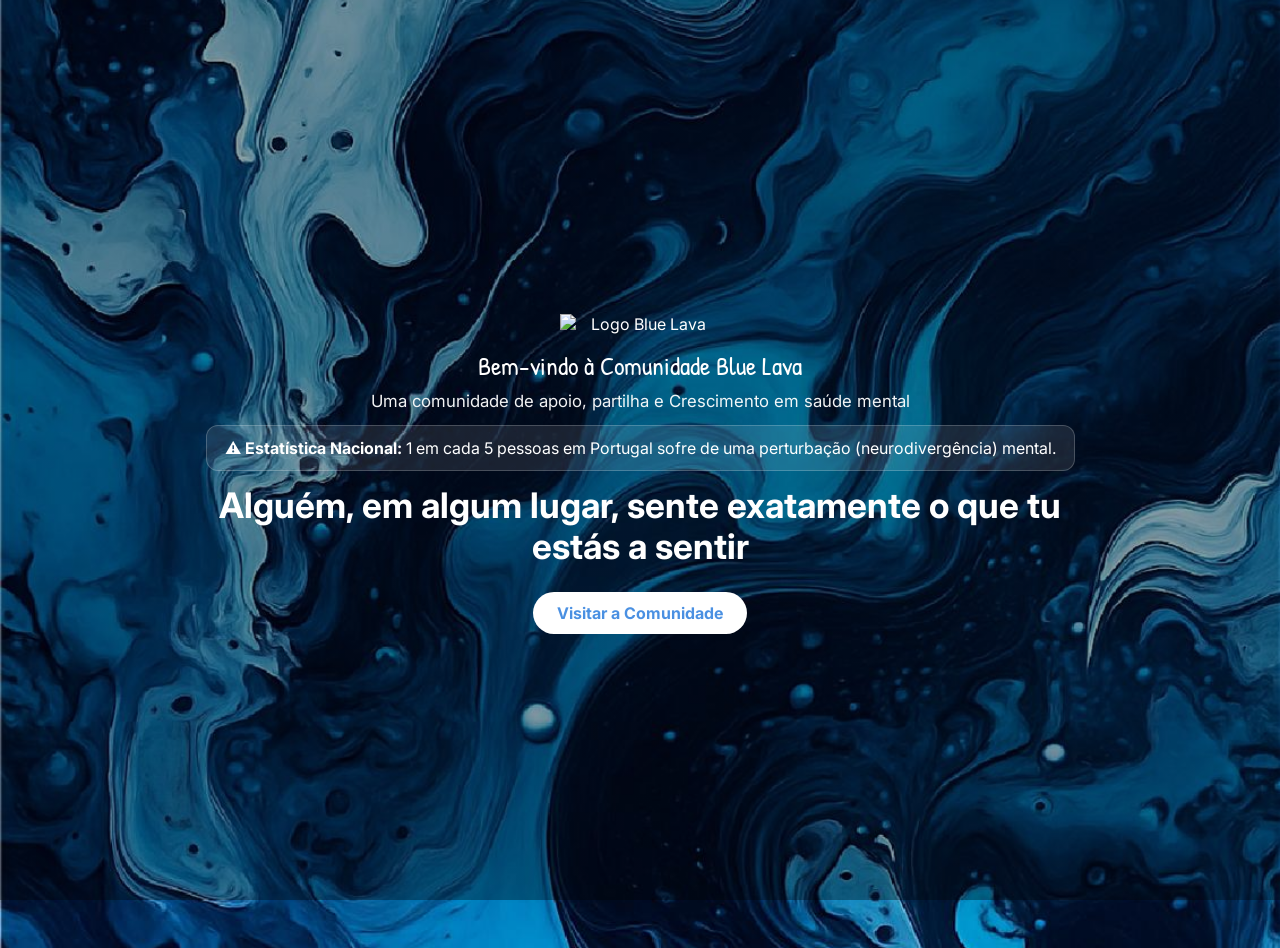
==== commit 49fb4fb2: "Update hero and resources copy" ====
--- a/index.html
+++ b/index.html
@@ -24,22 +24,11 @@
 		<div class="hero-content">
 			<img class="hero-logo" src="logo.png" alt="Logo Blue Lava">
 			<h1 class="hero-title">Bem-vindo à Comunidade Blue Lava</h1>
-			<p class="hero-sub">A comunidade de apoio, partilha e crescimento em saúde mental</p>
+			<p class="hero-sub">Uma comunidade de apoio, partilha e Crescimento em saúde mental</p>
 			<div class="stat">⚠️ <strong>Estatística Nacional:</strong> 1 em cada 5 pessoas em Portugal sofre de uma perturbação (neurodivergência) mental.</div>
 			<p class="hero-quote">Alguém, em algum lugar, sente exatamente o que tu estás a sentir</p>
 			<a class="cta" href="https://bluelavacomunidade.github.io/comunidade.html?tab=historias">Visitar a Comunidade</a>
 		</div>
 	</section>
-	<footer style="background:#07132a;color:#e6eefc;padding:18px 12px;border-top:1px solid rgba(255,255,255,0.06);font-size:0.95rem">
-		<div style="max-width:1100px;margin:0 auto;display:flex;flex-direction:column;gap:8px">
-			<strong>Rodapé — Dicas para lidar com ataques de pânico</strong>
-			<ul style="margin:0;padding-left:18px">
-				<li>Respira devagar: inspira 4 segundos, segura 4 segundos, expira 6 segundos.</li>
-				<li>Grounding: identifica 5 coisas que vês, 4 que tocas, 3 que ouves, 2 que cheiras e 1 que saboreias.</li>
-				<li>Senta-te, relaxa os ombros e bebe água; movimentos lentos ajudam a regular o corpo.</li>
-				<li>Procura apoio: fala com um amigo, familiar ou profissional. Em emergência liga 112 ou SNS 24 (808 24 24 24).</li>
-			</ul>
-		</div>
-	</footer>
 </body>
 </html>
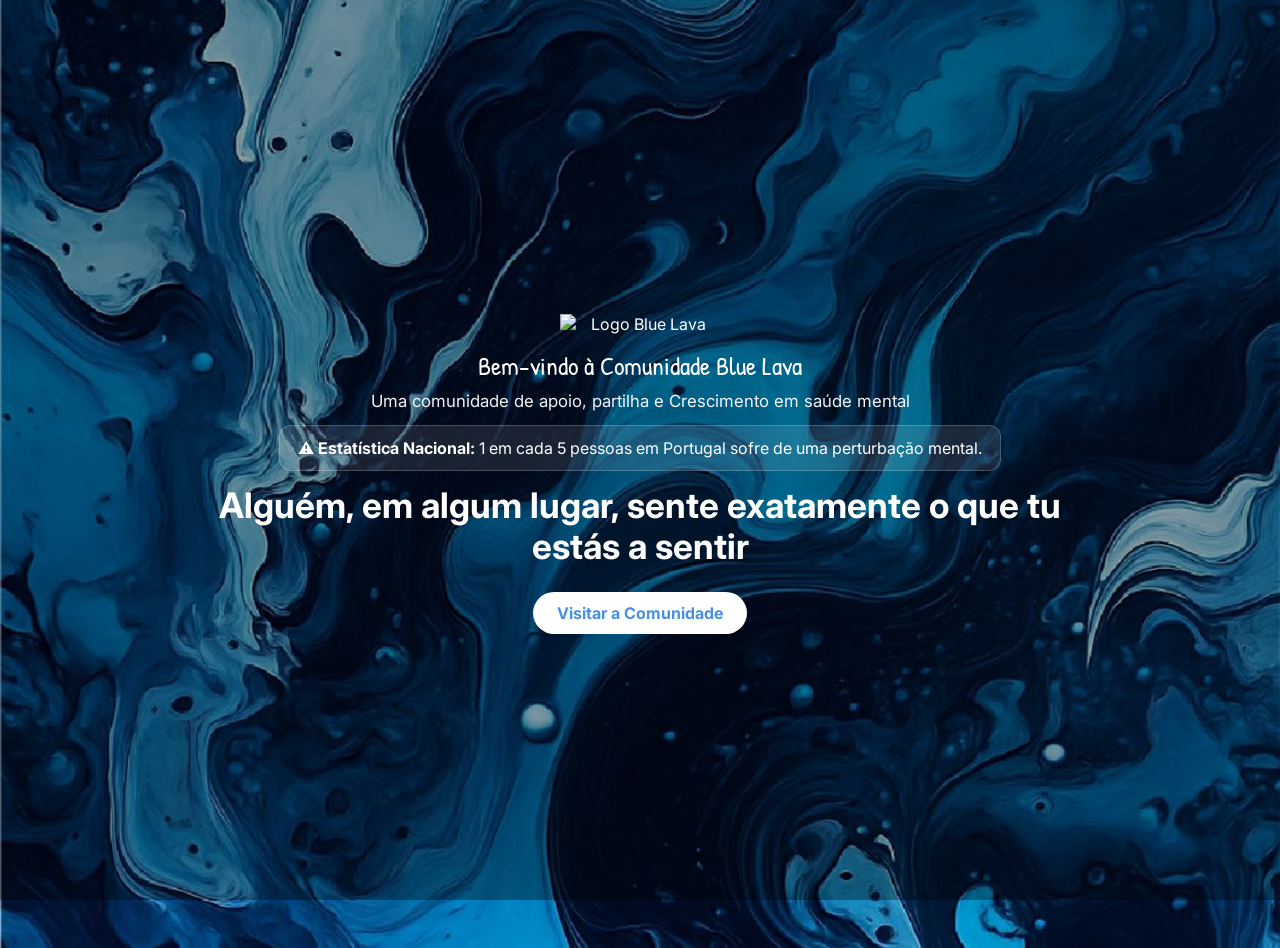
==== commit c70836ab: "Replace neurodivergência wording with perturbações mentais" ====
--- a/index.html
+++ b/index.html
@@ -25,7 +25,7 @@
 			<img class="hero-logo" src="logo.png" alt="Logo Blue Lava">
 			<h1 class="hero-title">Bem-vindo à Comunidade Blue Lava</h1>
 			<p class="hero-sub">Uma comunidade de apoio, partilha e Crescimento em saúde mental</p>
-			<div class="stat">⚠️ <strong>Estatística Nacional:</strong> 1 em cada 5 pessoas em Portugal sofre de uma perturbação (neurodivergência) mental.</div>
+						<div class="stat">⚠️ <strong>Estatística Nacional:</strong> 1 em cada 5 pessoas em Portugal sofre de uma perturbação mental.</div>
 			<p class="hero-quote">Alguém, em algum lugar, sente exatamente o que tu estás a sentir</p>
 			<a class="cta" href="https://bluelavacomunidade.github.io/comunidade.html?tab=historias">Visitar a Comunidade</a>
 		</div>
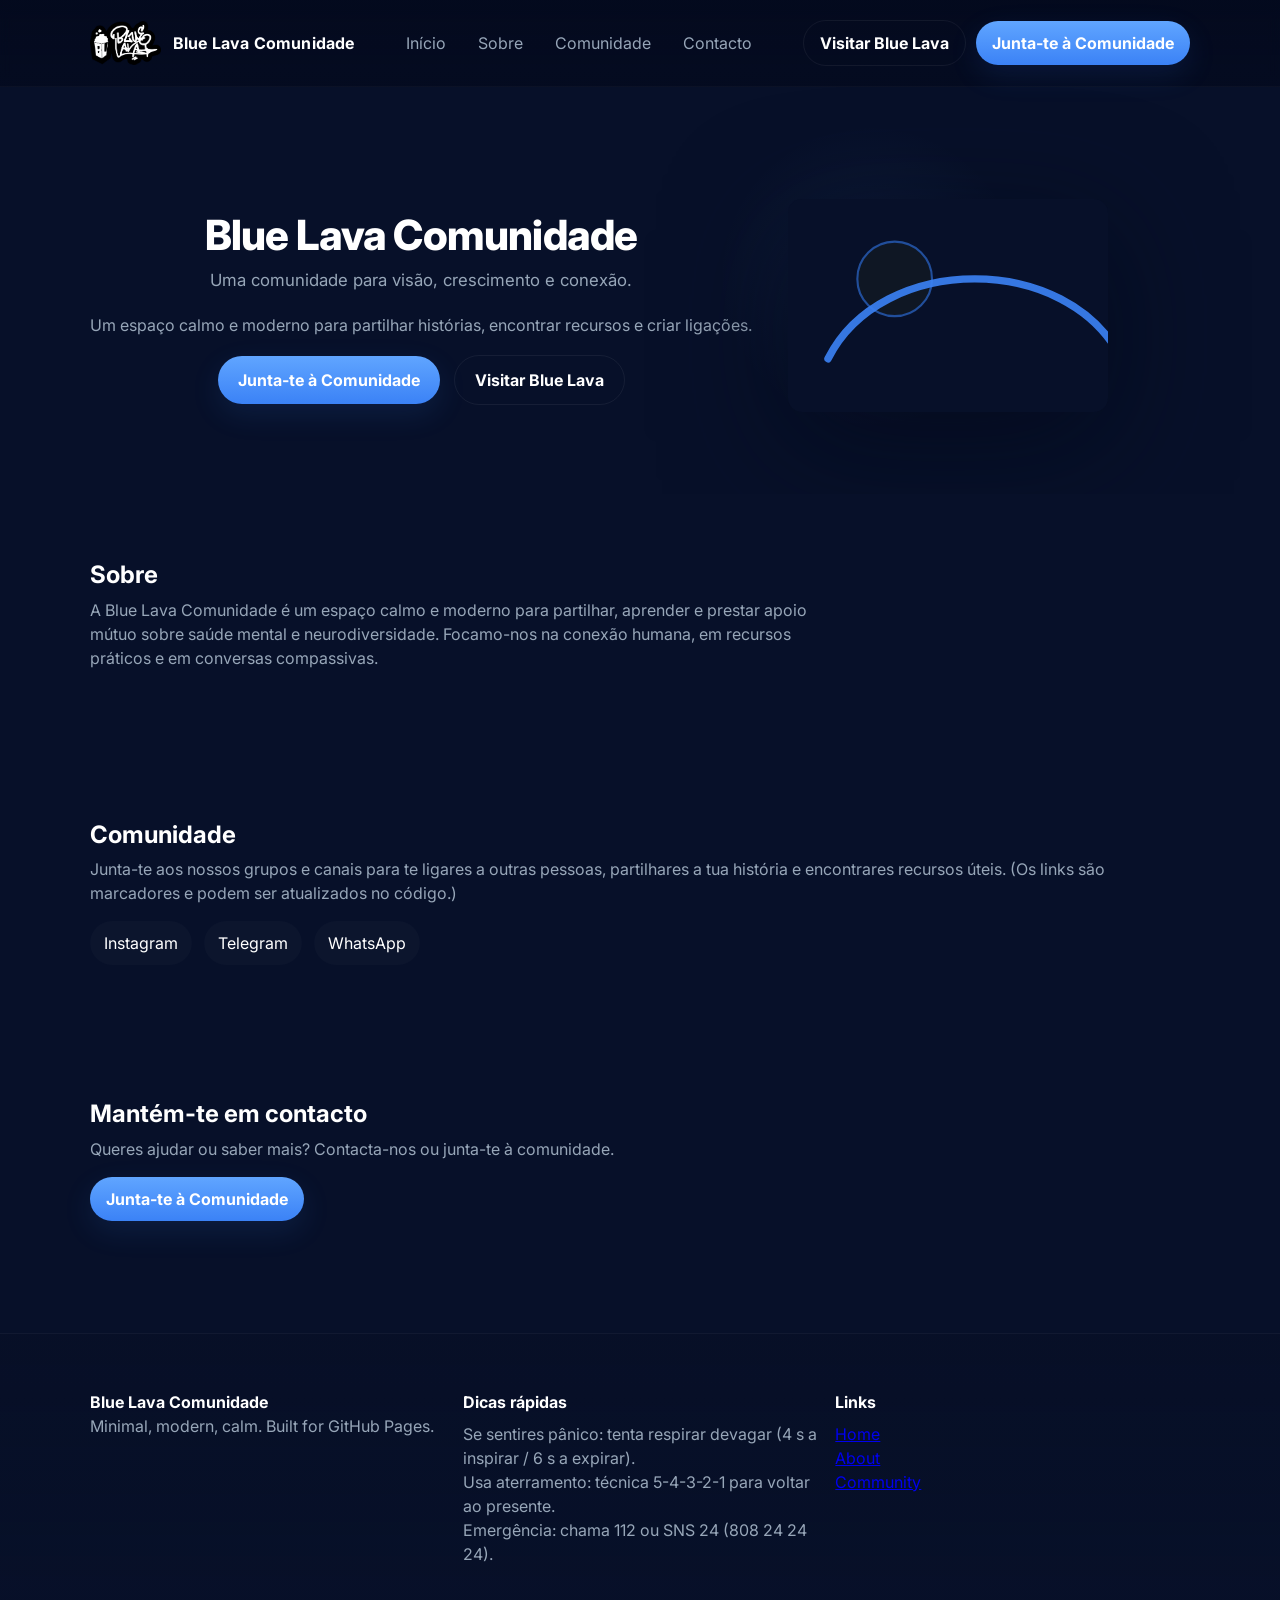
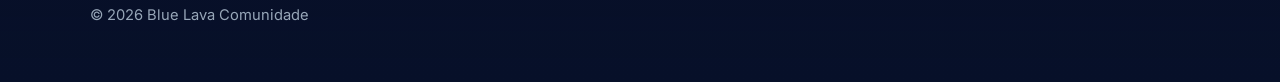
==== commit 05692e2f: "fix: telegram button links and add hide-on-scroll for stories header" ====
--- a/index.html
+++ b/index.html
@@ -1,34 +1,110 @@
-<!DOCTYPE html>
-<html lang="pt-pt">
+<!doctype html>
+<html lang="pt-PT">
 <head>
-	<meta charset="utf-8">
-	<meta name="viewport" content="width=device-width,initial-scale=1">
-	<title>BlueLava Community</title>
-	<link href="https://fonts.googleapis.com/css2?family=Inter:wght@300;400;500;600;700;800&family=Patrick+Hand&display=swap" rel="stylesheet">
-	<style>
-		:root{--primary:#4A90E2;--white:#fff}
-		html,body{margin:0;height:100%;font-family:'Inter',system-ui,-apple-system,'Segoe UI',Roboto,Arial,sans-serif;color:#fff;background-color:#0b1f3d;background-image:linear-gradient(rgba(0,0,0,.35),rgba(0,0,0,.35)),url('assets/images/background-fixed.jpg'),url('assets/images/background website.jpeg');background-repeat:no-repeat,no-repeat,no-repeat;background-position:center center,center center,center center;background-size:cover,cover,cover;background-attachment:fixed,fixed,fixed}
-		.hero{min-height:100vh;display:flex;align-items:center;justify-content:center;text-align:center;padding:24px}
-		.hero-content{max-width:920px}
-		.hero-logo{display:block;max-width:160px;width:100%;height:auto;margin:0 auto 14px}
-		.hero-title{font-family:'Patrick Hand',cursive;font-size:1.6rem;margin:0 0 8px;font-weight:400}
-		.hero-sub{margin:0 0 14px;opacity:.95;font-size:1.05rem}
-		.stat{display:inline-block;background:rgba(255,255,255,.1);border:1px solid rgba(255,255,255,.2);padding:12px 18px;border-radius:12px}
-		.hero-quote{margin:14px 0 8px;font-weight:700;font-size:2.2rem;line-height:1.15}
-		.cta{display:inline-flex;align-items:center;justify-content:center;margin-top:18px;background:var(--white);color:var(--primary);padding:11px 24px;border-radius:999px;font-weight:700;text-decoration:none}
-		@media(max-width:700px){.hero-quote{font-size:1.2rem}}
-	</style>
+  <meta charset="utf-8">
+  <meta name="viewport" content="width=device-width,initial-scale=1">
+  <title>Blue Lava Comunidade</title>
+  <meta name="description" content="Blue Lava Comunidade — Uma comunidade para visão, crescimento e conexão.">
+  <link rel="stylesheet" href="style.css">
+  <link rel="preconnect" href="https://fonts.googleapis.com">
+  <link rel="preconnect" href="https://fonts.gstatic.com" crossorigin>
+  <link href="https://fonts.googleapis.com/css2?family=Inter:wght@300;400;600;700&display=swap" rel="stylesheet">
 </head>
 <body>
-	<section class="hero">
-		<div class="hero-content">
-			<img class="hero-logo" src="logo.png" alt="Logo Blue Lava">
-			<h1 class="hero-title">Bem-vindo à Comunidade Blue Lava</h1>
-			<p class="hero-sub">Uma comunidade de apoio, partilha e Crescimento em saúde mental</p>
-						<div class="stat">⚠️ <strong>Estatística Nacional:</strong> 1 em cada 5 pessoas em Portugal sofre de uma perturbação mental.</div>
-			<p class="hero-quote">Alguém, em algum lugar, sente exatamente o que tu estás a sentir</p>
-			<a class="cta" href="https://bluelavacomunidade.github.io/comunidade.html?tab=historias">Visitar a Comunidade</a>
-		</div>
-	</section>
+  <header class="site-header">
+    <div class="container nav-row">
+      <a class="brand" href="https://bluelavacomunidade.github.io" aria-label="Ir para Blue Lava Comunidade">
+        <img src="assets/images/logo.png" alt="Blue Lava Comunidade logo" class="logo">
+        <span class="brand-name">Blue Lava Comunidade</span>
+      </a>
+      <button id="navToggle" class="nav-toggle" aria-expanded="false" aria-label="Abrir navegação">☰</button>
+      <nav class="site-nav" id="siteNav" aria-label="Main navigation">
+        <a href="#home">Início</a>
+        <a href="#about">Sobre</a>
+        <a href="#community">Comunidade</a>
+        <a href="#contact">Contacto</a>
+      </nav>
+      <div class="nav-actions">
+        <a class="btn btn-outline" href="https://bluelavacomunidade.github.io" id="visitBtn">Visitar Blue Lava</a>
+        <a class="btn btn-primary" href="#" id="joinBtn">Junta-te à Comunidade</a>
+      </div>
+    </div>
+  </header>
+
+  <main>
+    <section id="home" class="hero">
+      <div class="container hero-inner">
+        <div class="hero-copy animate">
+          <h1 class="hero-title">Blue Lava Comunidade</h1>
+          <p class="hero-sub">Uma comunidade para visão, crescimento e conexão.</p>
+          <p class="lead" style="margin-top:8px;">Um espaço calmo e moderno para partilhar histórias, encontrar recursos e criar ligações.</p>
+          <div class="hero-cta" style="margin-top:18px">
+            <a class="btn btn-primary large" href="#community" aria-label="Junta-te à Comunidade">Junta-te à Comunidade</a>
+            <a class="btn btn-outline large" href="https://bluelavacomunidade.github.io" aria-label="Visitar Blue Lava" style="margin-left:10px">Visitar Blue Lava</a>
+          </div>
+        </div>
+        <div class="hero-media animate" aria-hidden>
+          <img src="assets/images/hero-illustration.svg" alt="abstract blue lava illustration" class="hero-graphic">
+        </div>
+      </div>
+    </section>
+
+    <section id="about" class="section about">
+      <div class="container">
+        <h2>Sobre</h2>
+        <p class="lead">A Blue Lava Comunidade é um espaço calmo e moderno para partilhar, aprender e prestar apoio mútuo sobre saúde mental e neurodiversidade. Focamo-nos na conexão humana, em recursos práticos e em conversas compassivas.</p>
+      </div>
+    </section>
+
+    <section id="community" class="section community">
+      <div class="container">
+        <h2>Comunidade</h2>
+        <p>Junta-te aos nossos grupos e canais para te ligares a outras pessoas, partilhares a tua história e encontrares recursos úteis. (Os links são marcadores e podem ser atualizados no código.)</p>
+        <div class="links">
+          <a href="https://www.instagram.com/bluelava.comunidade" class="social" target="_blank" rel="noopener noreferrer">Instagram</a>
+          <a href="https://t.me/c/3827671679/3" class="social" target="_blank" rel="noopener noreferrer">Telegram</a>
+          <a href="https://chat.whatsapp.com/I2DYIq1923JKIiv37BQ2LE" class="social" target="_blank" rel="noopener noreferrer">WhatsApp</a>
+        </div>
+      </div>
+    </section>
+
+    <section id="contact" class="section cta">
+      <div class="container">
+        <h2>Mantém-te em contacto</h2>
+        <p>Queres ajudar ou saber mais? Contacta-nos ou junta-te à comunidade.</p>
+        <div class="hero-cta">
+          <a class="btn btn-primary" href="https://bluelavacomunidade.github.io">Junta-te à Comunidade</a>
+        </div>
+      </div>
+    </section>
+  </main>
+
+  <footer class="site-footer">
+    <div class="container footer-grid">
+      <div>
+        <strong>Blue Lava Comunidade</strong>
+        <p class="muted">Minimal, modern, calm. Built for GitHub Pages.</p>
+      </div>
+      <div>
+        <strong>Dicas rápidas</strong>
+        <ul>
+          <li>Se sentires pânico: tenta respirar devagar (4 s a inspirar / 6 s a expirar).</li>
+          <li>Usa aterramento: técnica 5-4-3-2-1 para voltar ao presente.</li>
+          <li>Emergência: chama 112 ou SNS 24 (808 24 24 24).</li>
+        </ul>
+      </div>
+      <div>
+        <strong>Links</strong>
+        <ul>
+          <li><a href="https://bluelavacomunidade.github.io">Home</a></li>
+          <li><a href="#about">About</a></li>
+          <li><a href="#community">Community</a></li>
+        </ul>
+      </div>
+    </div>
+    <div class="container copyright">© <span id="year"></span> Blue Lava Comunidade</div>
+  </footer>
+
+  <script src="script.js"></script>
 </body>
 </html>
--- a/style.css
+++ b/style.css
@@ -0,0 +1,104 @@
+/*
+  style.css — Minimal, readable, mobile-first styles
+  Dark, premium, calm aesthetic. Easy to edit.
+*/
+
+:root{
+  --bg:#071029; /* deep navy */
+  --card:#0f1a2b;
+  --muted:#97a6b8;
+  --accent:#60a5ff; /* soft blue */
+  --white:#ffffff;
+  --radius:12px;
+}
+
+html,body{height:100%;margin:0;font-family:Inter,system-ui,-apple-system,"Segoe UI",Roboto,Arial,sans-serif;background:var(--bg);color:var(--white);-webkit-font-smoothing:antialiased}
+.container{max-width:1100px;padding:20px;margin:0 auto}
+
+/* Typographic rhythm */
+html{font-size:16px}
+body{line-height:1.5}
+h1,h2,h3{line-height:1.08;margin:0 0 .6rem}
+p{margin:0 0 1rem;color:var(--muted)}
+
+/* Smooth transitions */
+*{transition:all .18s ease}
+
+/* Header */
+.site-header{position:sticky;top:0;backdrop-filter:blur(6px);background:linear-gradient(180deg,rgba(2,6,23,0.6),rgba(2,6,23,0.45));border-bottom:1px solid rgba(255,255,255,0.03);z-index:50}
+.nav-row{display:flex;align-items:center;gap:16px;justify-content:space-between}
+.brand{display:flex;align-items:center;gap:12px;text-decoration:none;color:var(--white)}
+.logo{height:44px;width:auto;display:block}
+.brand-name{font-weight:700;letter-spacing:.2px}
+.nav-toggle{display:none;background:transparent;border:1px solid rgba(255,255,255,0.06);color:var(--white);padding:8px 12px;border-radius:8px}
+.site-nav{display:flex;gap:12px;align-items:center}
+.site-nav a{color:var(--muted);text-decoration:none;padding:8px 10px;border-radius:8px;transition:all .15s ease}
+.site-nav a:hover{color:var(--white);background:rgba(255,255,255,0.02);transform:translateY(-2px)}
+.nav-actions{display:flex;gap:10px;align-items:center}
+
+/* Buttons */
+.btn{display:inline-block;padding:10px 16px;border-radius:999px;text-decoration:none;font-weight:700}
+.btn:hover{transform:translateY(-3px);box-shadow:0 8px 26px rgba(2,6,23,0.35)}
+.btn-primary{background:linear-gradient(180deg,var(--accent),#3b82f6);color:var(--white);box-shadow:0 10px 30px rgba(59,130,246,0.12)}
+.btn-outline{border:1px solid rgba(255,255,255,0.06);color:var(--white);background:transparent}
+.large{padding:12px 20px}
+
+/* Hero */
+.hero{padding:92px 0 56px;position:relative;overflow:hidden}
+.hero-inner{display:flex;gap:36px;align-items:center;flex-direction:column-reverse}
+.hero-copy{text-align:center;max-width:720px}
+.hero-title{font-size:2.6rem;margin:0 0 10px;font-weight:800;letter-spacing:-0.02em}
+.hero-sub{color:var(--muted);margin:0 0 20px;font-size:1.05rem}
+.hero-graphic{width:320px;max-width:44vw;border-radius:14px;filter:drop-shadow(0 30px 60px rgba(2,6,23,0.6))}
+
+/* Decorative subtle glow behind hero */
+.hero::before{content:'';position:absolute;right:-10%;top:-10%;width:60vw;height:60vw;background:radial-gradient(circle at 30% 30%, rgba(96,165,255,0.08), transparent 20%);pointer-events:none}
+
+/* Section rhythm */
+.section{padding:56px 0}
+
+/* Cards and surfaces */
+.card{background:linear-gradient(180deg, rgba(255,255,255,0.03), rgba(255,255,255,0.02));color:var(--white);padding:18px;border-radius:14px;border:1px solid rgba(255,255,255,0.03);box-shadow:0 8px 24px rgba(2,6,23,0.55)}
+
+/* Sections */
+.section{padding:48px 0}
+.about .lead{color:var(--muted);max-width:760px}
+.community .links{display:flex;gap:12px;flex-wrap:wrap;margin-top:12px}
+.social{display:inline-block;padding:10px 14px;border-radius:999px;background:rgba(255,255,255,0.02);color:var(--white);text-decoration:none}
+
+/* Footer */
+.site-footer{border-top:1px solid rgba(255,255,255,0.04);padding:36px 0;margin-top:44px;background:linear-gradient(180deg, rgba(6,12,30,0.2), transparent)}
+.footer-grid{display:grid;grid-template-columns:1fr;gap:18px;align-items:start}
+.footer-grid ul{list-style:none;padding:0;margin:8px 0 0;color:var(--muted)}
+.muted{color:var(--muted)}
+.copyright{padding-top:18px;color:var(--muted);font-size:0.92rem;text-align:center}
+
+/* Footer columns for wider screens */
+@media(min-width:900px){
+  .footer-grid{grid-template-columns:1fr 1fr 1fr}
+  .copyright{text-align:left}
+}
+
+/* Responsive */
+
+@media(min-width:900px){
+  .hero-inner{flex-direction:row}
+  .site-nav{display:flex}
+  .nav-toggle{display:none}
+}
+
+@media(max-width:899px){
+  .site-nav{display:none}
+  .nav-toggle{display:inline-flex}
+  .hero-title{font-size:1.8rem}
+  .hero-graphic{width:220px}
+}
+
+/* Subtle section transitions */
+.animate{opacity:0;transform:translateY(8px);transition:opacity .6s ease,transform .6s ease}
+.animate.in-view{opacity:1;transform:none}
+
+/* Small accessibility helpers */
+a:focus{outline:2px solid rgba(96,165,255,0.24);outline-offset:3px}
+
+/* Keep styles minimal and easy to edit for beginners */
